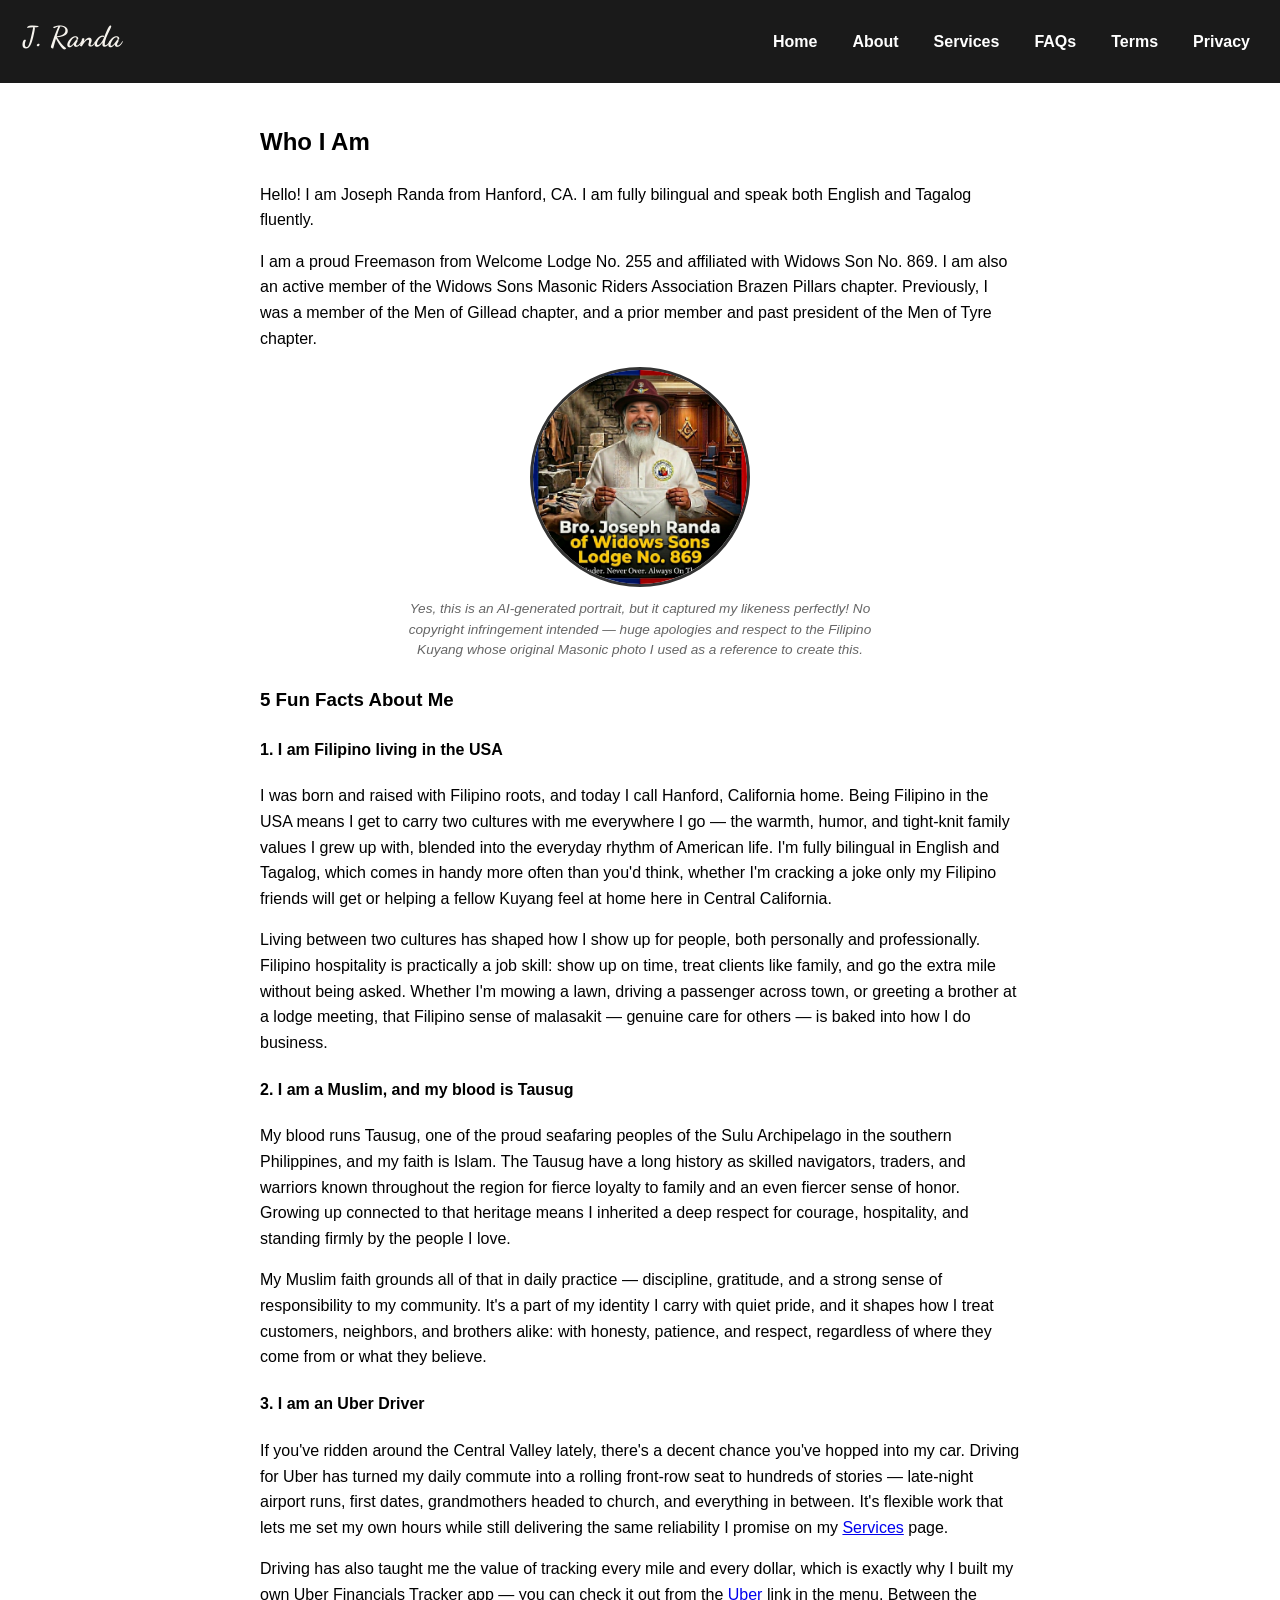
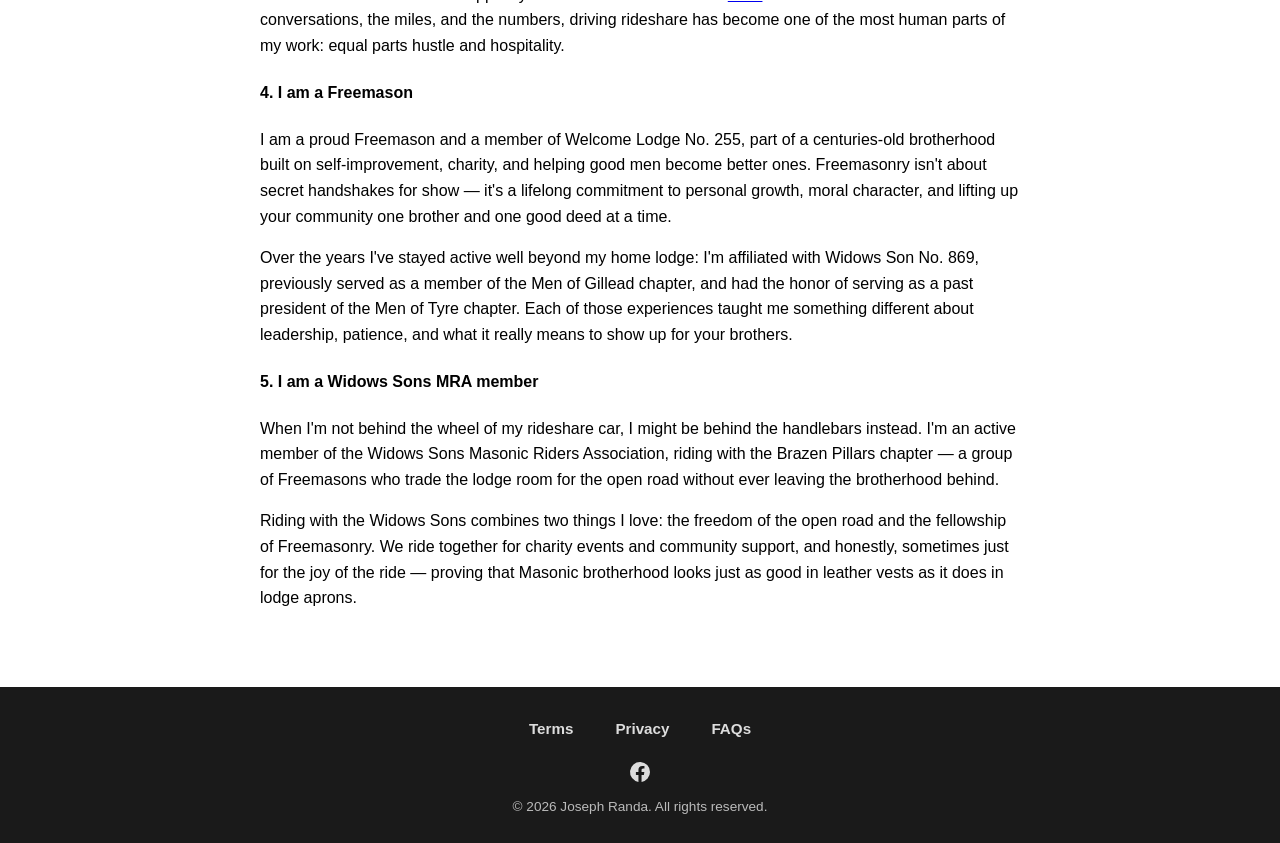
==== about.html @ 6b2de8c6 "added some files" ====
<!DOCTYPE html>
<html lang="en">
<head>
    <meta charset="UTF-8">
    <meta name="viewport" content="width=device-width, initial-scale=1.0">
    <title>J. Randa - About</title>
    <link rel="stylesheet" href="style.css">
    <link rel="preconnect" href="https://fonts.googleapis.com">
    <link rel="preconnect" href="https://fonts.gstatic.com" crossorigin>
    <link href="https://fonts.googleapis.com/css2?family=Dancing+Script:wght@700&display=swap" rel="stylesheet">
</head>
<body>
    <header>
    <h1 class="site-logo"><a href="index.html" aria-label="JoJo Randa - Home"><svg viewBox="0 0 190 56" width="150" height="44" role="img" aria-hidden="true" focusable="false"><text x="4" y="42" font-family="'Dancing Script', cursive" font-weight="700" font-size="40" fill="#f7f4ee">J. Randa</text></svg></a></h1>
    <div class="hamburger" id="hamburger" onclick="toggleMenu()">
        <div></div>
        <div></div>
        <div></div>
    </div>
    <nav id="nav-menu">
            <a href="index.html">Home</a>
            <a href="about.html">About</a>
            <!-- <a href="uber.html">Uber</a> -->
            <a href="services.html">Services</a>
            <a href="faqs.html">FAQs</a>
            <a href="terms.html">Terms</a>
            <a href="privacy.html">Privacy</a>
        </nav>
</header>

    <div class="container">
        <h2>Who I Am</h2>
        <p>Hello! I am Joseph Randa from Hanford, CA. I am fully bilingual and speak both English and Tagalog fluently.</p>
        <p>I am a proud Freemason from Welcome Lodge No. 255 and affiliated with Widows Son No. 869. I am also an active member of the Widows Sons Masonic Riders Association Brazen Pillars chapter. Previously, I was a member of the Men of Gillead chapter, and a prior member and past president of the Men of Tyre chapter.</p>

        <figure class="profile-pic">
            <img src="images/IMG_2097.png" alt="Portrait of Joseph Randa">
            <figcaption>Yes, this is an AI-generated portrait, but it captured my likeness perfectly! No copyright infringement intended &mdash; huge apologies and respect to the Filipino Kuyang whose original Masonic photo I used as a reference to create this.</figcaption>
        </figure>

        <h3>5 Fun Facts About Me</h3>

        <h4 id="fact-filipino">1. I am Filipino living in the USA</h4>
        <p>I was born and raised with Filipino roots, and today I call Hanford, California home. Being Filipino in the USA means I get to carry two cultures with me everywhere I go — the warmth, humor, and tight-knit family values I grew up with, blended into the everyday rhythm of American life. I'm fully bilingual in English and Tagalog, which comes in handy more often than you'd think, whether I'm cracking a joke only my Filipino friends will get or helping a fellow Kuyang feel at home here in Central California.</p>
        <p>Living between two cultures has shaped how I show up for people, both personally and professionally. Filipino hospitality is practically a job skill: show up on time, treat clients like family, and go the extra mile without being asked. Whether I'm mowing a lawn, driving a passenger across town, or greeting a brother at a lodge meeting, that Filipino sense of malasakit — genuine care for others — is baked into how I do business.</p>

        <h4 id="fact-tausug">2. I am a Muslim, and my blood is Tausug</h4>
        <p>My blood runs Tausug, one of the proud seafaring peoples of the Sulu Archipelago in the southern Philippines, and my faith is Islam. The Tausug have a long history as skilled navigators, traders, and warriors known throughout the region for fierce loyalty to family and an even fiercer sense of honor. Growing up connected to that heritage means I inherited a deep respect for courage, hospitality, and standing firmly by the people I love.</p>
        <p>My Muslim faith grounds all of that in daily practice — discipline, gratitude, and a strong sense of responsibility to my community. It's a part of my identity I carry with quiet pride, and it shapes how I treat customers, neighbors, and brothers alike: with honesty, patience, and respect, regardless of where they come from or what they believe.</p>

        <h4 id="fact-uber">3. I am an Uber Driver</h4>
        <p>If you've ridden around the Central Valley lately, there's a decent chance you've hopped into my car. Driving for Uber has turned my daily commute into a rolling front-row seat to hundreds of stories — late-night airport runs, first dates, grandmothers headed to church, and everything in between. It's flexible work that lets me set my own hours while still delivering the same reliability I promise on my <a href="services.html">Services</a> page.</p>
        <p>Driving has also taught me the value of tracking every mile and every dollar, which is exactly why I built my own Uber Financials Tracker app — you can check it out from the <a href="uber.html">Uber</a> link in the menu. Between the conversations, the miles, and the numbers, driving rideshare has become one of the most human parts of my work: equal parts hustle and hospitality.</p>

        <h4 id="fact-freemason">4. I am a Freemason</h4>
        <p>I am a proud Freemason and a member of Welcome Lodge No. 255, part of a centuries-old brotherhood built on self-improvement, charity, and helping good men become better ones. Freemasonry isn't about secret handshakes for show — it's a lifelong commitment to personal growth, moral character, and lifting up your community one brother and one good deed at a time.</p>
        <p>Over the years I've stayed active well beyond my home lodge: I'm affiliated with Widows Son No. 869, previously served as a member of the Men of Gillead chapter, and had the honor of serving as a past president of the Men of Tyre chapter. Each of those experiences taught me something different about leadership, patience, and what it really means to show up for your brothers.</p>

        <h4 id="fact-widowssons">5. I am a Widows Sons MRA member</h4>
        <p>When I'm not behind the wheel of my rideshare car, I might be behind the handlebars instead. I'm an active member of the Widows Sons Masonic Riders Association, riding with the Brazen Pillars chapter — a group of Freemasons who trade the lodge room for the open road without ever leaving the brotherhood behind.</p>
        <p>Riding with the Widows Sons combines two things I love: the freedom of the open road and the fellowship of Freemasonry. We ride together for charity events and community support, and honestly, sometimes just for the joy of the ride — proving that Masonic brotherhood looks just as good in leather vests as it does in lodge aprons.</p>

    </div>
    <footer>
        <nav class="footer-nav">
            <a href="terms.html">Terms</a>
            <a href="privacy.html">Privacy</a>
            <a href="faqs.html">FAQs</a>
        </nav>
        <div class="footer-social">
            <a href="https://www.facebook.com/joseph.randa357TAUSUG" target="_blank" rel="noopener noreferrer" aria-label="Facebook">
                <svg viewBox="0 0 24 24" width="24" height="24" fill="currentColor" aria-hidden="true" focusable="false"><path d="M22 12a10 10 0 1 0-11.56 9.88v-6.99H7.9V12h2.54V9.8c0-2.5 1.49-3.89 3.77-3.89 1.09 0 2.24.2 2.24.2v2.46h-1.26c-1.24 0-1.63.77-1.63 1.56V12h2.78l-.45 2.89h-2.33v6.99A10 10 0 0 0 22 12z"/></svg>
            </a>
        </div>
        <p>&copy; 2026 Joseph Randa. All rights reserved.</p>
    </footer>

    <script>
    function toggleMenu() {
        document.getElementById('hamburger').classList.toggle('open');
        document.getElementById('nav-menu').classList.toggle('open');
    }
</script>
</body>
</html>
---- style.css ----
/* General Responsive Reset */
* { 
    box-sizing: border-box; 
}
body { 
    font-family: Arial, sans-serif; 
    margin: 0; 
    padding: 0; 
    line-height: 1.6; 
}

/* Header & Logo */
header { 
    background: #1a1a1a; 
    color: #fff; 
    padding: 1rem 20px; 
    display: flex; 
    justify-content: space-between; 
    align-items: center; 
    position: relative; 
}
h1 {
    margin: 0;
    font-size: 1.5rem;
}

.site-logo a {
    display: inline-flex;
    line-height: 0;
}
.site-logo svg {
    display: block;
    height: 40px;
    width: auto;
}

/* Hamburger Menu (Mobile Default) */
.hamburger { 
    cursor: pointer; 
    display: flex; 
    flex-direction: column; 
    gap: 5px; 
    z-index: 100; 
}
.hamburger div { 
    width: 30px; 
    height: 3px; 
    background-color: white; 
    transition: all 0.3s ease; 
}

/* Dropdown Navigation (Mobile Default) */
nav { 
    position: absolute; 
    top: 100%; 
    right: 0; 
    background: #2a2a2a; 
    width: 250px; 
    max-height: 0; 
    overflow: hidden; 
    transition: max-height 0.3s ease-out; 
    display: flex; 
    flex-direction: column; 
    z-index: 99; 
    box-shadow: -2px 5px 10px rgba(0,0,0,0.5);
}
nav.open { 
    max-height: 400px; 
}
nav a { 
    color: #fff; 
    padding: 15px 20px; 
    text-decoration: none; 
    font-weight: bold; 
    border-bottom: 1px solid #444; 
}
nav a:hover { 
    background: #f00303; 
}

/* Hamburger Animation into an 'X' */
.hamburger.open div:nth-child(1) { transform: rotate(45deg) translate(5px, 6px); }
.hamburger.open div:nth-child(2) { opacity: 0; }
.hamburger.open div:nth-child(3) { transform: rotate(-45deg) translate(5px, -6px); }

/* --- DESKTOP NAVIGATION OVERRIDES --- */
@media(min-width: 768px) {
    /* Hide the hamburger icon on larger screens */
    .hamburger {
        display: none;
    }
    
    /* Change navigation to a horizontal bar in the header */
    nav {
        position: static;        /* Keep it in normal flow of the header */
        width: auto;             /* Remove the fixed 250px width */
        max-height: none;        /* Override the 0 max-height so it's always visible */
        overflow: visible;
        background: transparent; /* Remove dropdown background */
        flex-direction: row;     /* Align links horizontally */
        box-shadow: none;        /* Remove shadow */
        gap: 15px;               /* Space out the links */
    }
    
    nav a {
        padding: 5px 10px;
        border-bottom: none;     /* Remove the dividing lines */
        border-radius: 4px;      /* Slight rounding on hover */
    }
}

/* Main Content Formatting */
.container { 
    padding: 20px; 
    max-width: 800px; 
    margin: auto; 
    min-height: 60vh; 
}
footer { 
    background: #1a1a1a; 
    color: #fff; 
    text-align: center; 
    padding: 25px 15px; 
    margin-top: 40px; 
}

/* Footer menu + social icons */
.footer-nav {
    display: flex;
    justify-content: center;
    flex-wrap: wrap;
    gap: 8px 22px;
    margin-bottom: 14px;
}
.footer-nav a {
    color: #ddd;
    text-decoration: none;
    font-size: 0.95em;
}
.footer-nav a:hover,
.footer-nav a:focus {
    color: #fff;
    text-decoration: underline;
}
.footer-social {
    display: flex;
    justify-content: center;
    gap: 16px;
    margin-bottom: 12px;
}
.footer-social a {
    color: #ddd;
    display: inline-flex;
    transition: color 0.2s ease;
}
.footer-social a:hover,
.footer-social a:focus {
    color: #1877f2;
}
footer p {
    margin: 0;
    font-size: 0.85em;
    color: #bbb;
}

/* Responsive Form (Home Page) */
input, textarea { 
    width: 100%; 
    padding: 10px; 
    margin-top: 5px; 
    margin-bottom: 15px; 
    border: 1px solid #ccc; 
    border-radius: 4px;
}
button { 
    background: #333; 
    color: white; 
    border: none; 
    padding: 10px 20px; 
    cursor: pointer; 
    width: 100%; 
    font-size: 1rem;
}
button:hover { 
    background: #f00303; 
}

/* Profile Picture (About Page) */
.profile-pic {
    display: flex;
    flex-direction: column;
    align-items: center;
    margin: 15px 0 25px;
}
.profile-pic img {
    max-width: 220px;
    width: 100%;
    height: auto;
    border-radius: 50%;
    border: 3px solid #333;
}
.profile-pic figcaption {
    max-width: 480px;
    margin-top: 12px;
    font-size: 0.85em;
    font-style: italic;
    line-height: 1.5;
    text-align: center;
    color: #666;
}

/* 5 Fun Facts About Me (Home Page) */
.fun-facts {
    list-style: none;
    padding: 0;
    margin: 15px 0 25px;
    display: flex;
    flex-direction: column;
    gap: 10px;
}
.fun-facts li a {
    display: block;
    background: #f4f4f4;
    color: #1a1a1a;
    text-decoration: none;
    font-weight: bold;
    padding: 12px 16px;
    border-radius: 5px;
    border-left: 4px solid #333;
    transition: background 0.2s ease;
}
.fun-facts li a:hover {
    background: #e3f2fd;
    border-left-color: #1976d2;
}

/* Service List, Payment Info, and FAQs */
.service-list { 
    background: #f9f9f9; 
    padding: 20px; 
    border-radius: 5px; 
}
.payment-info { 
    background: #e3f2fd; 
    padding: 15px; 
    border-left: 4px solid #1976d2; 
    margin-top: 20px; 
}
.faq { 
    margin-bottom: 20px; 
}

/* Media Queries for Larger Screens */
@media(min-width: 600px) {
    button { 
        width: auto; 
    }
}

/* Floating Background Image */
.floating-bg {
    position: fixed;
    bottom: 0;
    right: 5%;         /* Keeps the image anchored to the bottom right */
    height: 85vh;      /* Scales the image height based on screen size */
    width: auto;
    z-index: -1;       /* Puts the image strictly behind all text and containers */
    opacity: 0.15;     /* Makes it transparent so you can read the text over it */
    pointer-events: none; /* Prevents the image from blocking clicks on links/forms */
}

/* Mobile Responsiveness for the Background */
@media(max-width: 600px) {
    .floating-bg {
        height: 60vh;  /* Shrinks the image on mobile */
        right: -10%;   /* Shifts it slightly off-screen to give text more room */
        opacity: 0.1;  /* Lowers opacity slightly more on small screens */
    }
}
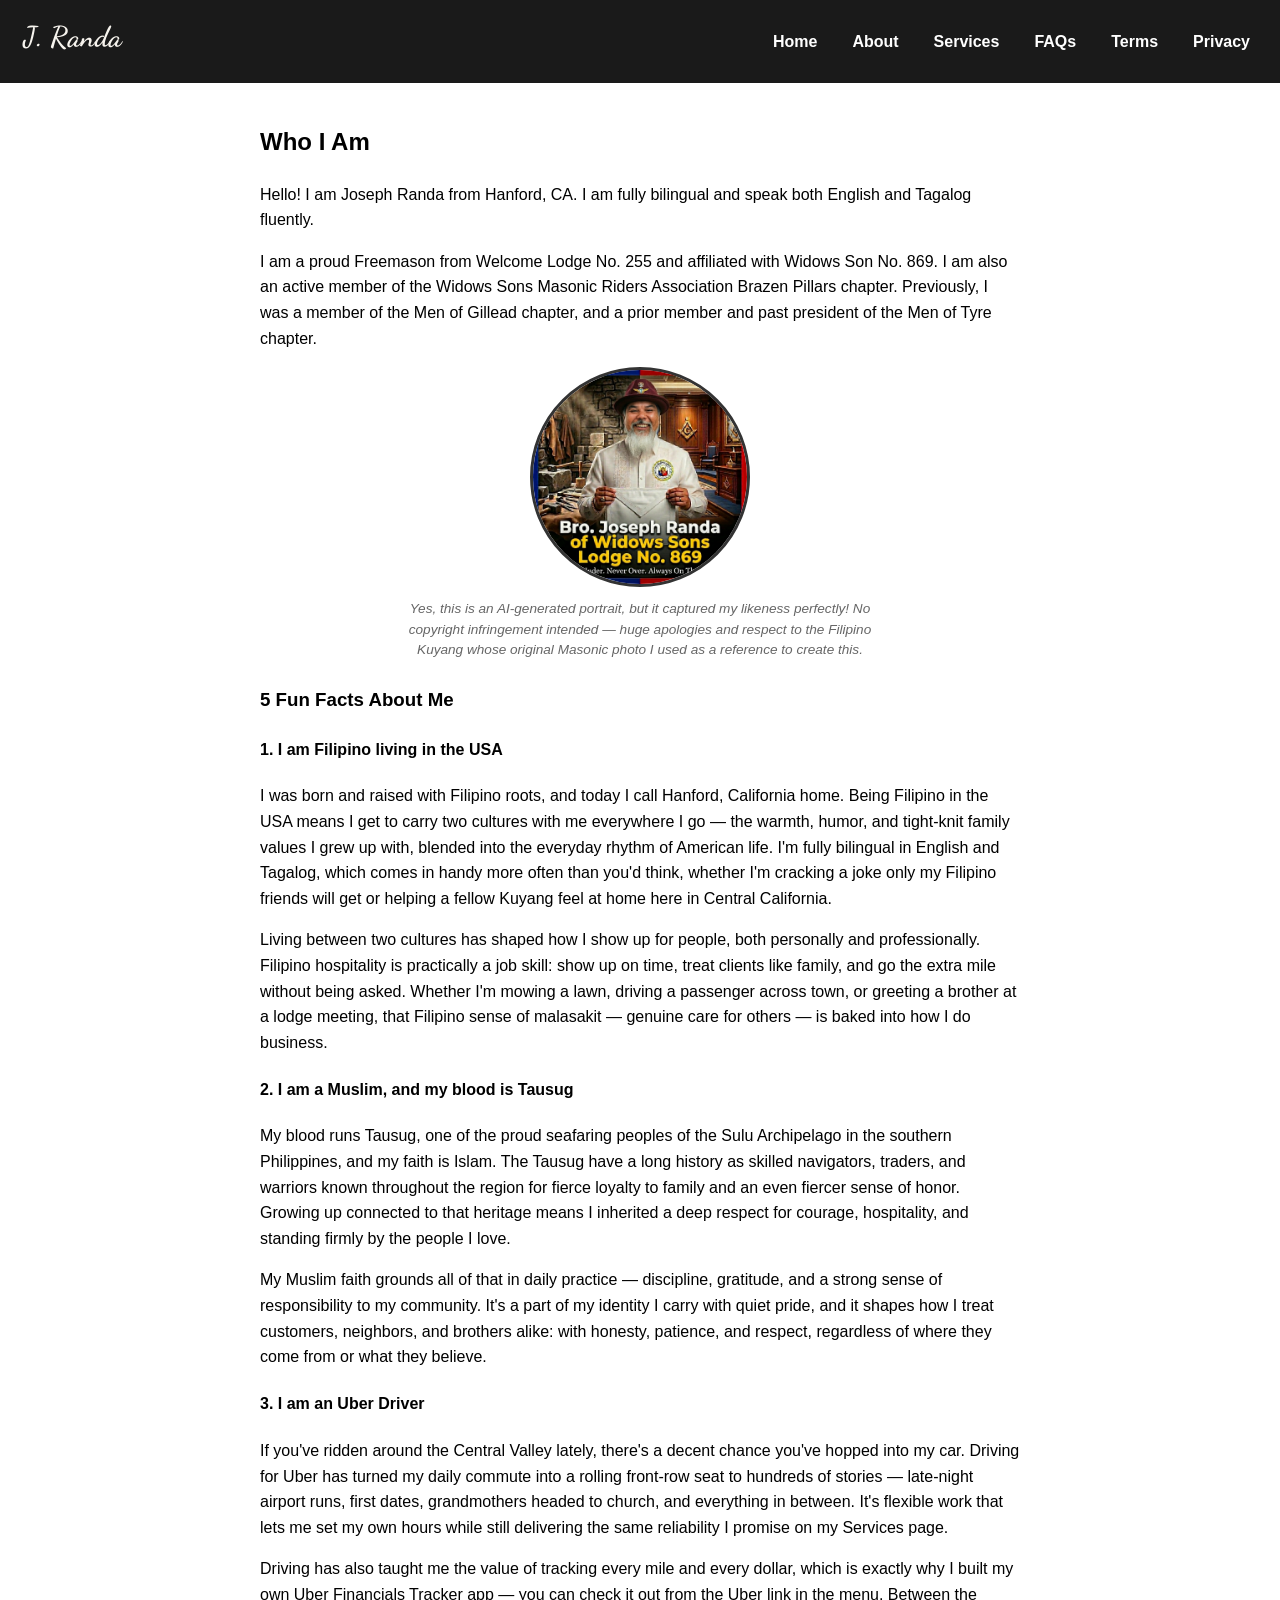
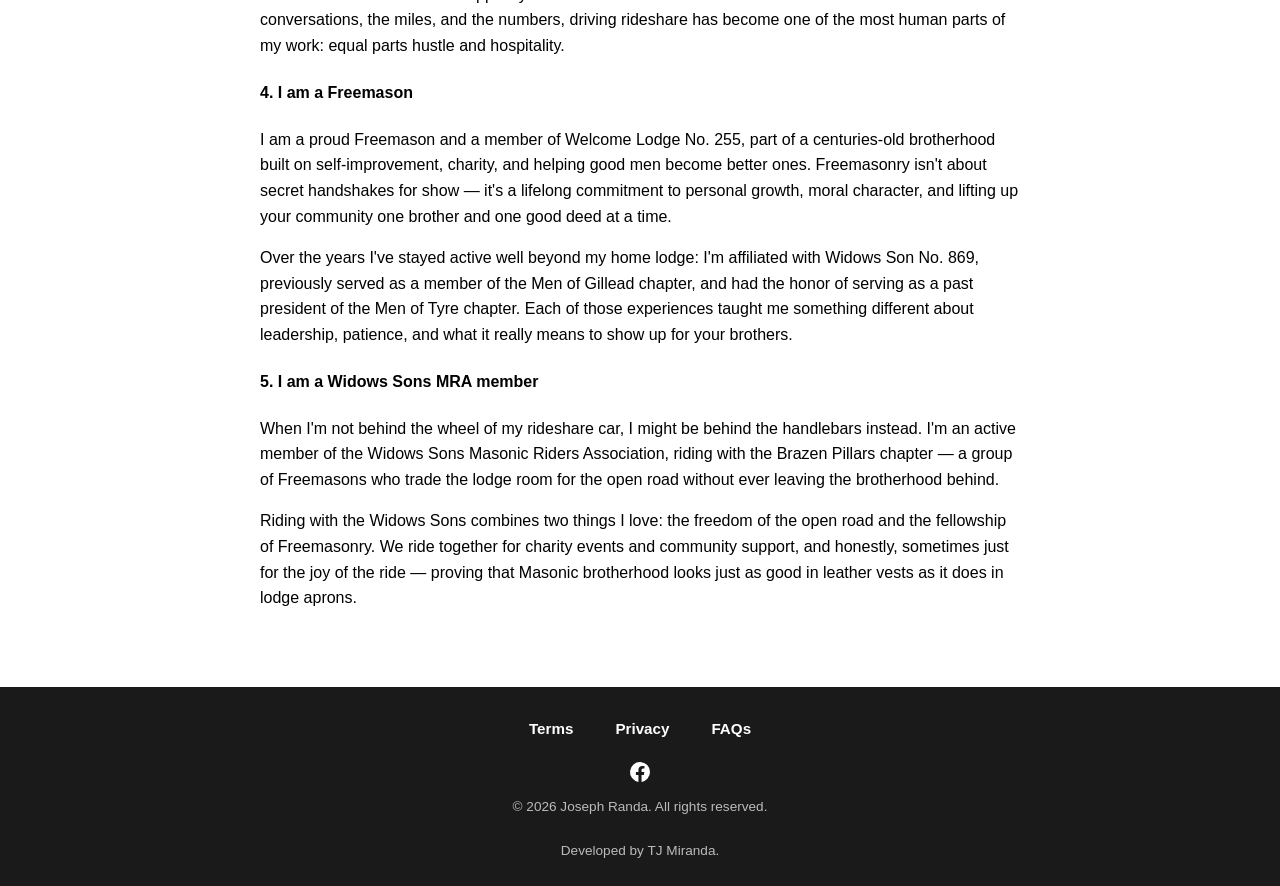
==== commit 6de54a11: "edited files, changes made to css like removing the text decorations etc.. or adding global link sty" ====
--- a/about.html
+++ b/about.html
@@ -10,7 +10,7 @@
     <link href="https://fonts.googleapis.com/css2?family=Dancing+Script:wght@700&display=swap" rel="stylesheet">
 </head>
 <body>
-    <header>
+    <header><!-- This is where i put the text logo -->
     <h1 class="site-logo"><a href="index.html" aria-label="JoJo Randa - Home"><svg viewBox="0 0 190 56" width="150" height="44" role="img" aria-hidden="true" focusable="false"><text x="4" y="42" font-family="'Dancing Script', cursive" font-weight="700" font-size="40" fill="#f7f4ee">J. Randa</text></svg></a></h1>
     <div class="hamburger" id="hamburger" onclick="toggleMenu()">
         <div></div>
@@ -20,12 +20,11 @@
     <nav id="nav-menu">
             <a href="index.html">Home</a>
             <a href="about.html">About</a>
-            <!-- <a href="uber.html">Uber</a> -->
             <a href="services.html">Services</a>
             <a href="faqs.html">FAQs</a>
             <a href="terms.html">Terms</a>
             <a href="privacy.html">Privacy</a>
-        </nav>
+    </nav>
 </header>
 
     <div class="container">
@@ -61,18 +60,18 @@
         <p>Riding with the Widows Sons combines two things I love: the freedom of the open road and the fellowship of Freemasonry. We ride together for charity events and community support, and honestly, sometimes just for the joy of the ride — proving that Masonic brotherhood looks just as good in leather vests as it does in lodge aprons.</p>
 
     </div>
-    <footer>
+    <footer> <!-- Footer Menyu -->
         <nav class="footer-nav">
             <a href="terms.html">Terms</a>
             <a href="privacy.html">Privacy</a>
             <a href="faqs.html">FAQs</a>
         </nav>
-        <div class="footer-social">
+        <div class="footer-social"> <!-- Fishbook ni Tausug -->
             <a href="https://www.facebook.com/joseph.randa357TAUSUG" target="_blank" rel="noopener noreferrer" aria-label="Facebook">
                 <svg viewBox="0 0 24 24" width="24" height="24" fill="currentColor" aria-hidden="true" focusable="false"><path d="M22 12a10 10 0 1 0-11.56 9.88v-6.99H7.9V12h2.54V9.8c0-2.5 1.49-3.89 3.77-3.89 1.09 0 2.24.2 2.24.2v2.46h-1.26c-1.24 0-1.63.77-1.63 1.56V12h2.78l-.45 2.89h-2.33v6.99A10 10 0 0 0 22 12z"/></svg>
             </a>
         </div>
-        <p>&copy; 2026 Joseph Randa. All rights reserved.</p>
+        <p>&copy; 2026 Joseph Randa. All rights reserved. <br><br><b></b>Developed by <a href="https://tjmiranda.com" target="_blank" rel="noopener noreferrer">TJ Miranda.</a></b></p>
     </footer>
 
     <script>
--- a/style.css
+++ b/style.css
@@ -7,6 +7,12 @@
     margin: 0; 
     padding: 0; 
     line-height: 1.6; 
+}
+
+/* Global Link Styling */
+a {
+    text-decoration: none;
+    color: inherit; /* Automatically makes links match their parent container's text color */
 }
 
 /* Header & Logo */
@@ -68,9 +74,7 @@
     max-height: 400px; 
 }
 nav a { 
-    color: #fff; 
     padding: 15px 20px; 
-    text-decoration: none; 
     font-weight: bold; 
     border-bottom: 1px solid #444; 
 }
@@ -133,14 +137,12 @@
     margin-bottom: 14px;
 }
 .footer-nav a {
-    color: #ddd;
-    text-decoration: none;
     font-size: 0.95em;
 }
 .footer-nav a:hover,
 .footer-nav a:focus {
-    color: #fff;
-    text-decoration: underline;
+    /* Optional: add an effect on hover since underlines are gone */
+    opacity: 0.8; 
 }
 .footer-social {
     display: flex;
@@ -149,7 +151,6 @@
     margin-bottom: 12px;
 }
 .footer-social a {
-    color: #ddd;
     display: inline-flex;
     transition: color 0.2s ease;
 }
@@ -221,8 +222,6 @@
 .fun-facts li a {
     display: block;
     background: #f4f4f4;
-    color: #1a1a1a;
-    text-decoration: none;
     font-weight: bold;
     padding: 12px 16px;
     border-radius: 5px;
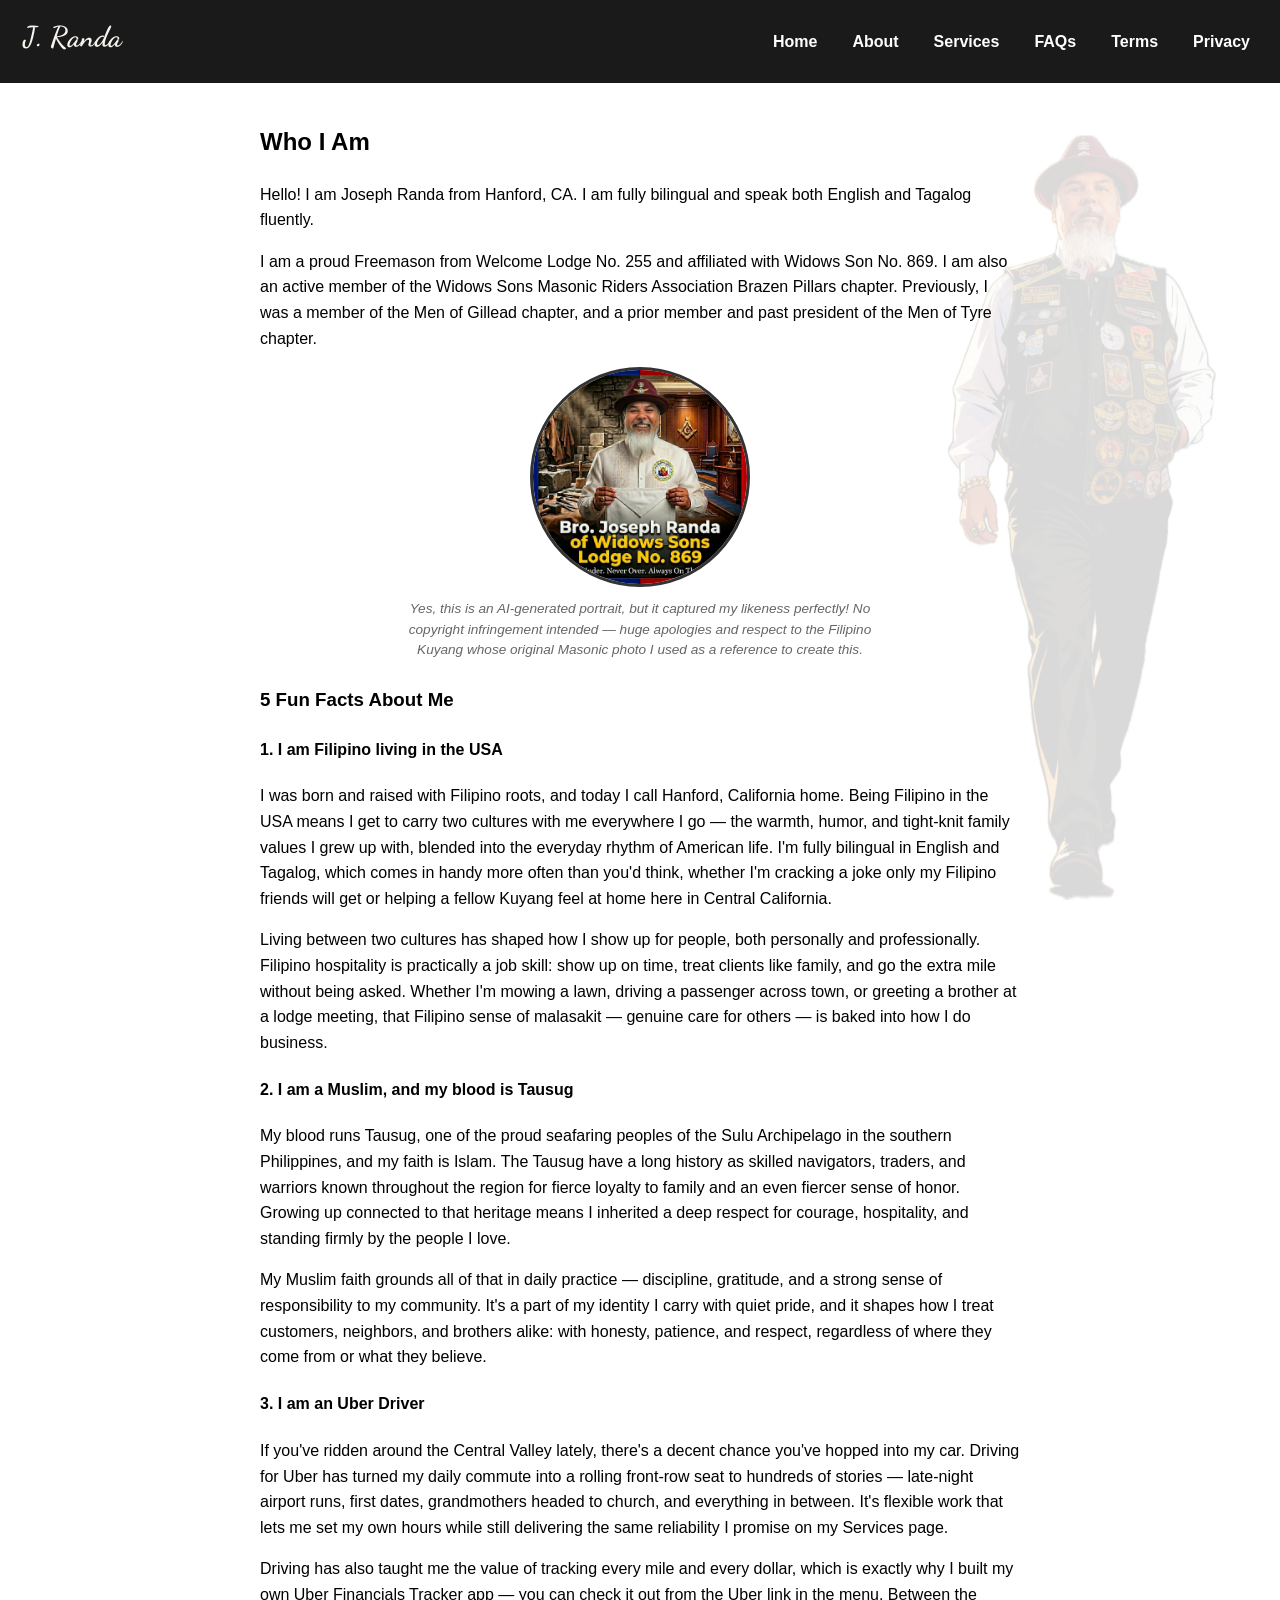
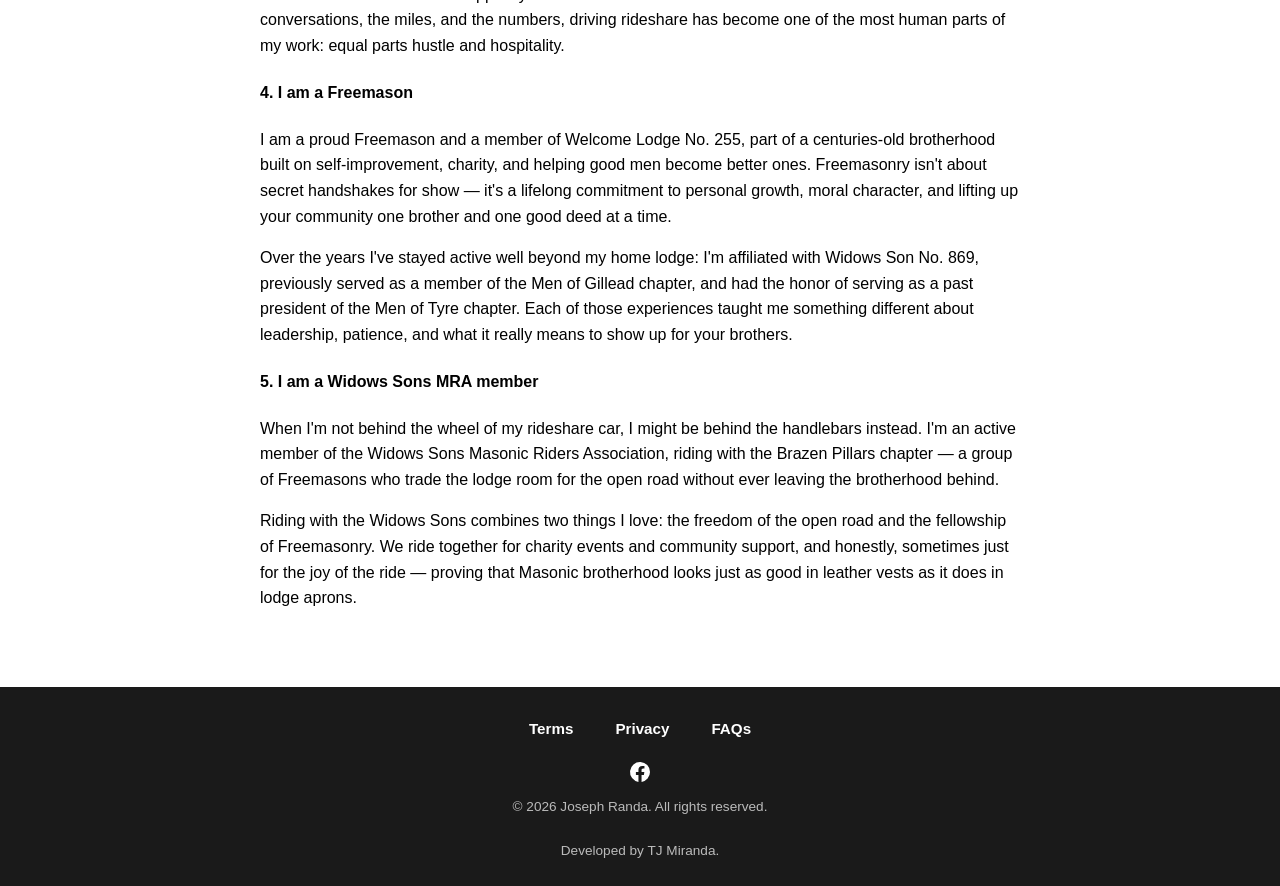
==== commit 8285be6d: "made sure all pages have the same headers and other content by copy/pasting the top portion of index" ====
--- a/about.html
+++ b/about.html
@@ -3,21 +3,31 @@
 <head>
     <meta charset="UTF-8">
     <meta name="viewport" content="width=device-width, initial-scale=1.0">
-    <title>J. Randa - About</title>
+    <title>J. Randa - Home</title>
     <link rel="stylesheet" href="style.css">
     <link rel="preconnect" href="https://fonts.googleapis.com">
     <link rel="preconnect" href="https://fonts.gstatic.com" crossorigin>
     <link href="https://fonts.googleapis.com/css2?family=Dancing+Script:wght@700&display=swap" rel="stylesheet">
 </head>
 <body>
-    <header><!-- This is where i put the text logo -->
-    <h1 class="site-logo"><a href="index.html" aria-label="JoJo Randa - Home"><svg viewBox="0 0 190 56" width="150" height="44" role="img" aria-hidden="true" focusable="false"><text x="4" y="42" font-family="'Dancing Script', cursive" font-weight="700" font-size="40" fill="#f7f4ee">J. Randa</text></svg></a></h1>
-    <div class="hamburger" id="hamburger" onclick="toggleMenu()">
-        <div></div>
-        <div></div>
-        <div></div>
-    </div>
-    <nav id="nav-menu">
+    <!-- Floating Background Image -->
+    <!-- CRITICAL: Make sure the file in GitHub is named EXACTLY IMG_4320.PNG -->
+    <img src="images/IMG_4320.png" alt="JoJo Randa Background" class="floating-bg">
+
+
+    <!-- HEADER (Closes before the main content) -->
+    <header>
+        <h1 class="site-logo"><a href="index.html" aria-label="JoJo Randa - Home"><svg viewBox="0 0 190 56" width="150" height="44" role="img" aria-hidden="true" focusable="false"><text x="4" y="42" font-family="'Dancing Script', cursive" font-weight="700" font-size="40" fill="#f7f4ee">J. Randa</text></svg></a></h1>
+        
+        <!-- Hamburger Icon -->
+        <div class="hamburger" id="hamburger" onclick="toggleMenu()">
+            <div></div>
+            <div></div>
+            <div></div>
+        </div>
+        
+        <!-- Navigation Links -->
+        <nav id="nav-menu">
             <a href="index.html">Home</a>
             <a href="about.html">About</a>
             <a href="services.html">Services</a>
@@ -25,7 +35,7 @@
             <a href="terms.html">Terms</a>
             <a href="privacy.html">Privacy</a>
     </nav>
-</header>
+    </header>
 
     <div class="container">
         <h2>Who I Am</h2>
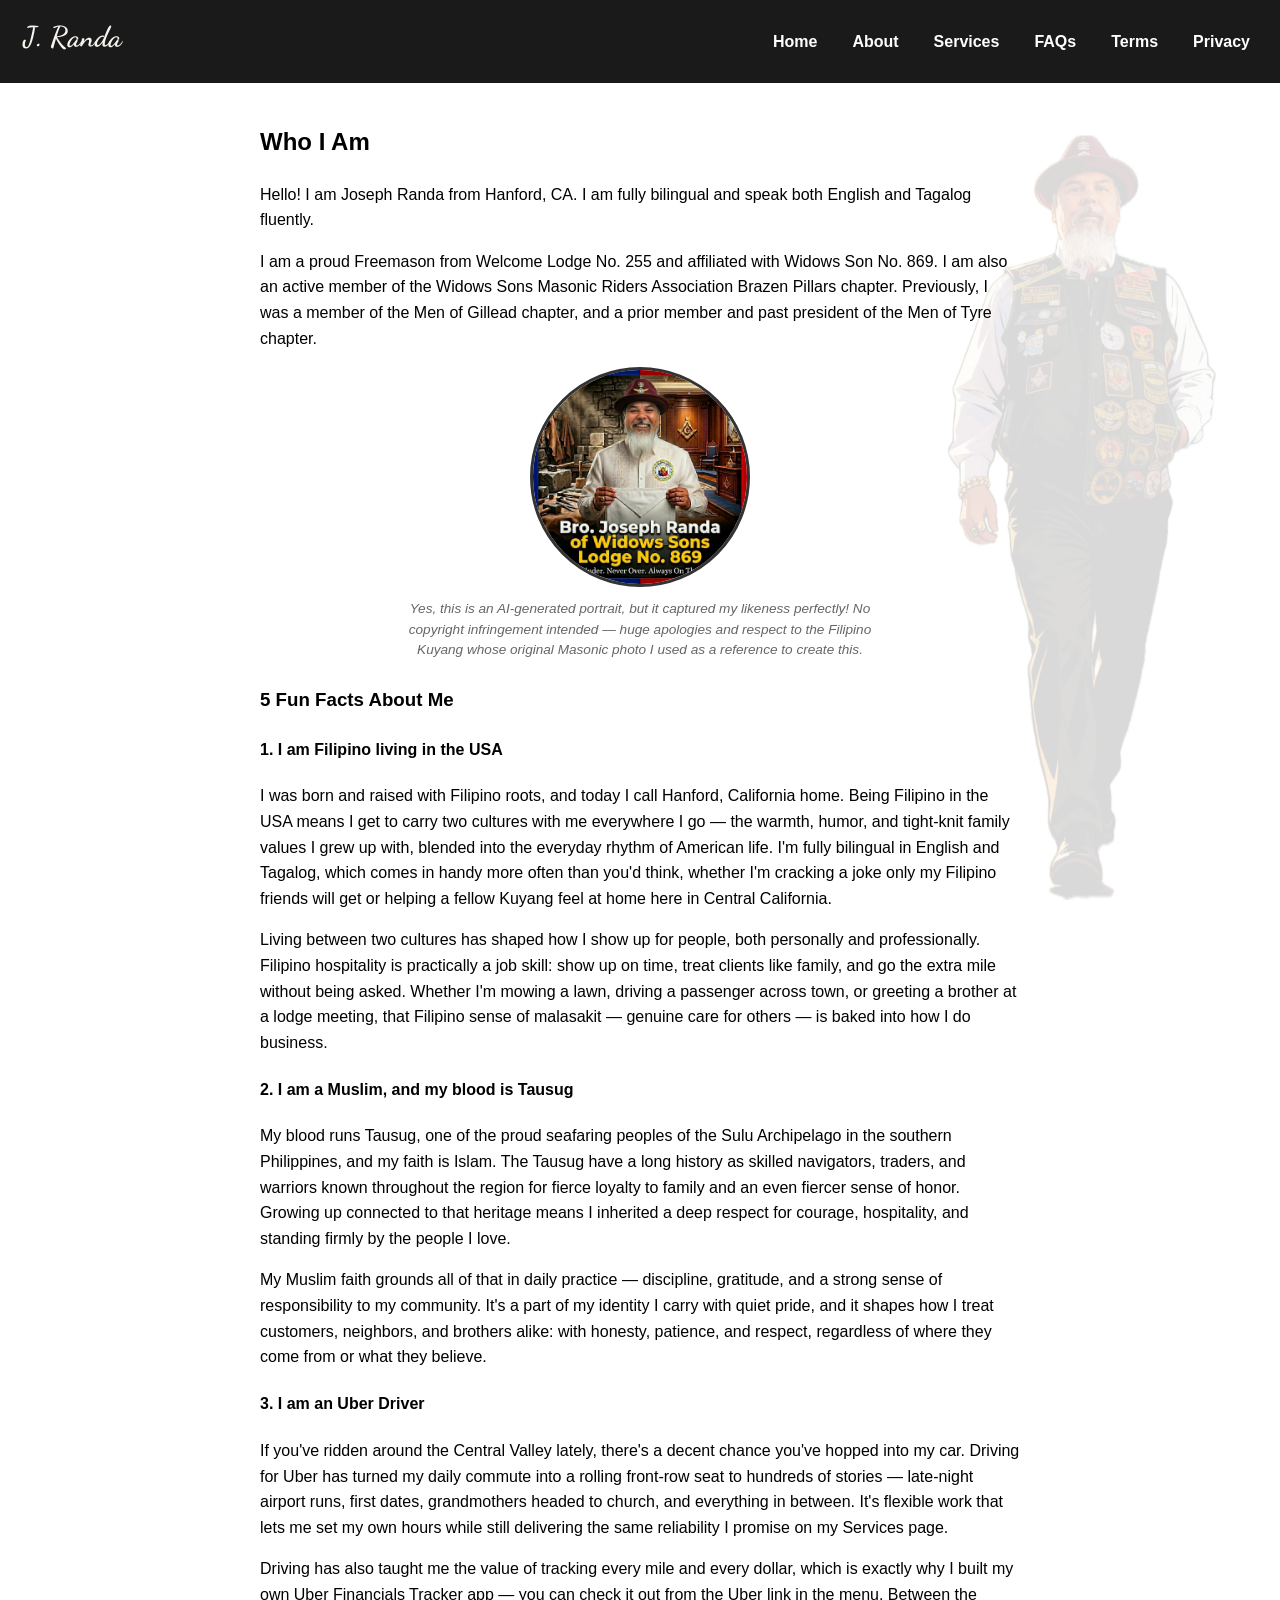
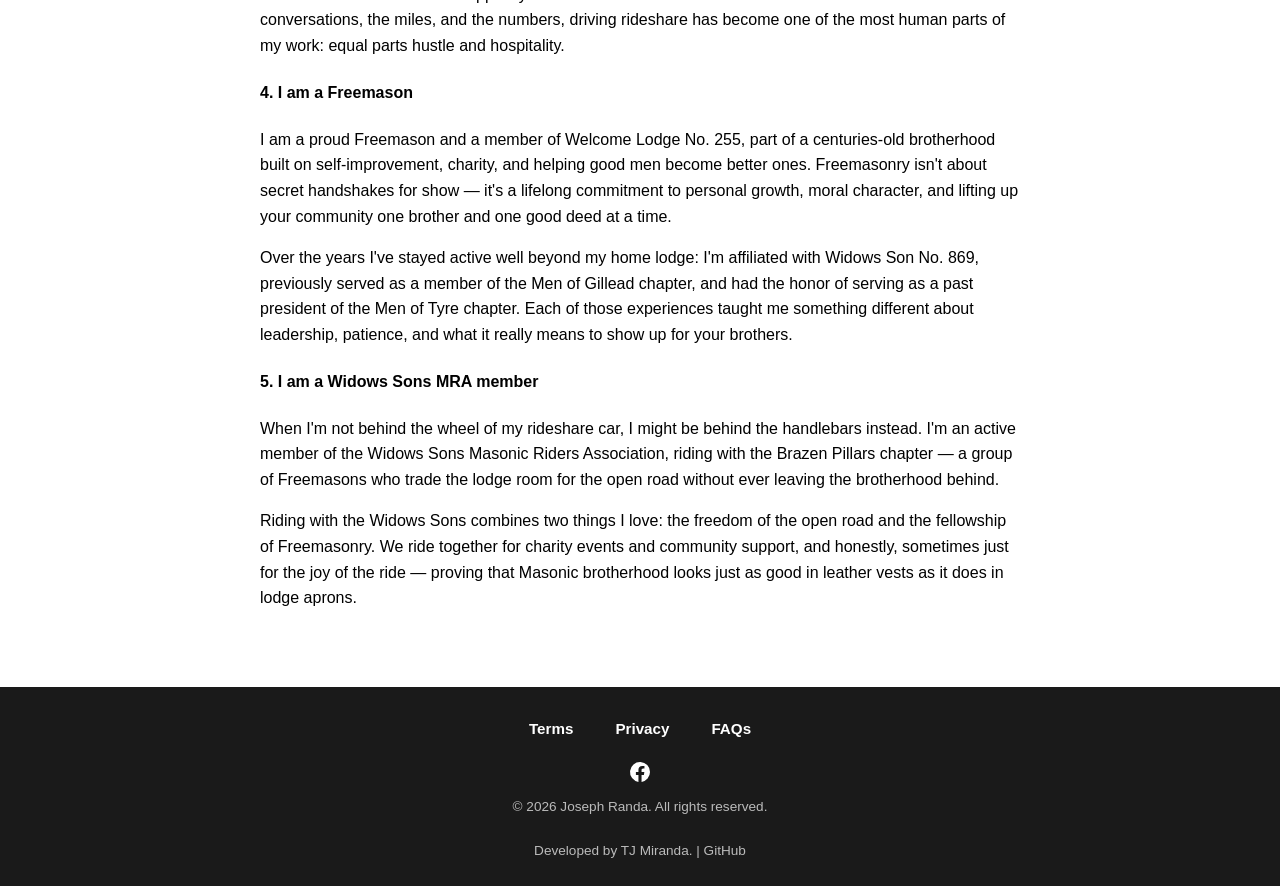
==== commit 34d688cb: "made sure all files are organized including the footer, added my github profile link" ====
--- a/about.html
+++ b/about.html
@@ -81,9 +81,10 @@
                 <svg viewBox="0 0 24 24" width="24" height="24" fill="currentColor" aria-hidden="true" focusable="false"><path d="M22 12a10 10 0 1 0-11.56 9.88v-6.99H7.9V12h2.54V9.8c0-2.5 1.49-3.89 3.77-3.89 1.09 0 2.24.2 2.24.2v2.46h-1.26c-1.24 0-1.63.77-1.63 1.56V12h2.78l-.45 2.89h-2.33v6.99A10 10 0 0 0 22 12z"/></svg>
             </a>
         </div>
-        <p>&copy; 2026 Joseph Randa. All rights reserved. <br><br><b></b>Developed by <a href="https://tjmiranda.com" target="_blank" rel="noopener noreferrer">TJ Miranda.</a></b></p>
+        <p>&copy; 2026 Joseph Randa. All rights reserved. <br><br><b></b>Developed 
+            by <a href="https://tjmiranda.com" target="_blank" rel="noopener noreferrer">TJ Miranda.</a>
+        </b> | <a href="https://github.com/tjmiranda-student-0257381" target="_blank" rel="noopener noreferrer">GitHub</a></p>
     </footer>
-
     <script>
     function toggleMenu() {
         document.getElementById('hamburger').classList.toggle('open');
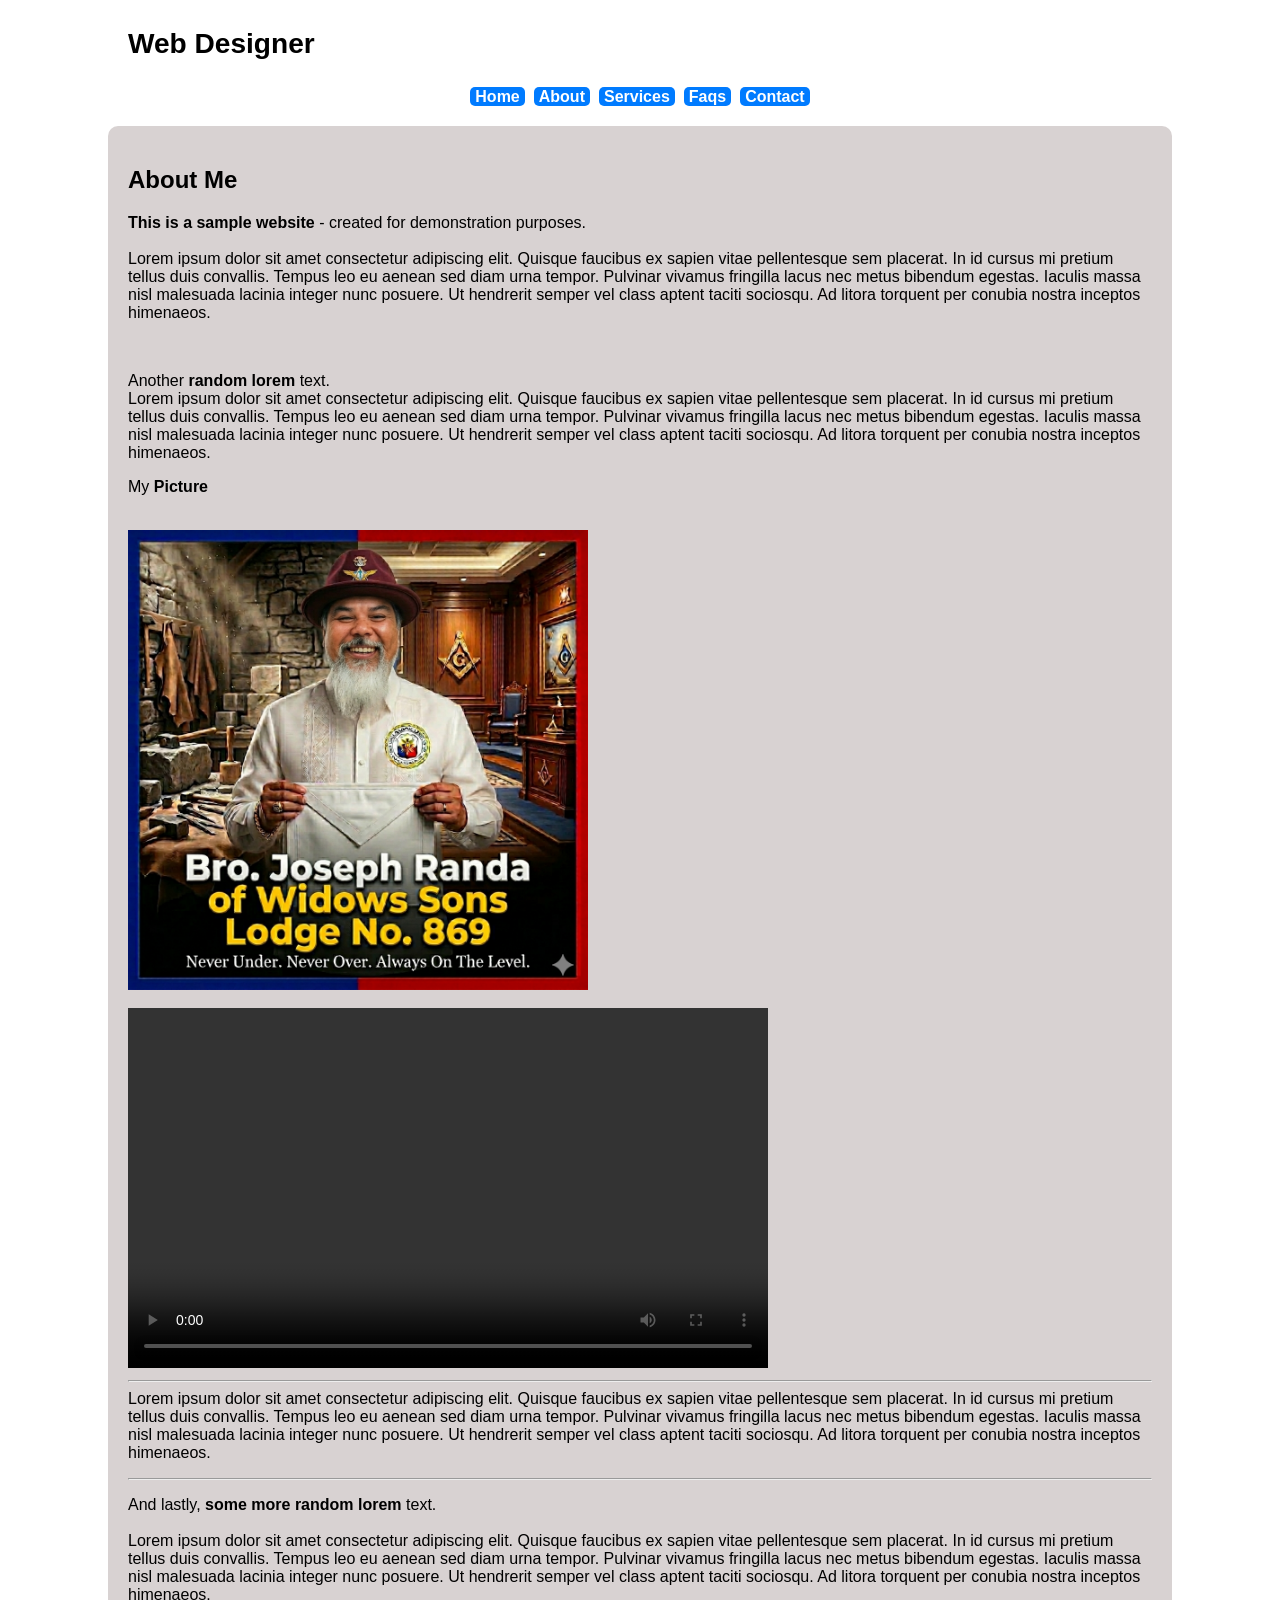
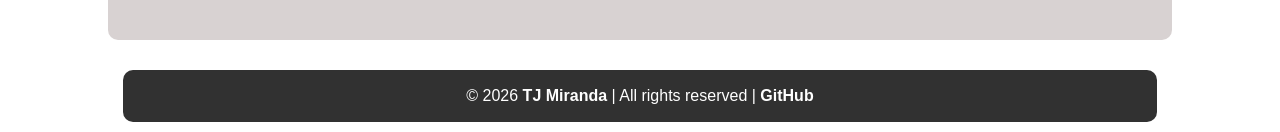
==== commit a104ebd5: "finished. removed js" ====
--- a/about.html
+++ b/about.html
@@ -1,95 +1,69 @@
+
 <!DOCTYPE html>
 <html lang="en">
 <head>
     <meta charset="UTF-8">
+    <link rel="stylesheet" href="main.css">
     <meta name="viewport" content="width=device-width, initial-scale=1.0">
-    <title>J. Randa - Home</title>
-    <link rel="stylesheet" href="style.css">
-    <link rel="preconnect" href="https://fonts.googleapis.com">
-    <link rel="preconnect" href="https://fonts.gstatic.com" crossorigin>
-    <link href="https://fonts.googleapis.com/css2?family=Dancing+Script:wght@700&display=swap" rel="stylesheet">
+    <title>Web Designer - About</title>
 </head>
 <body>
-    <!-- Floating Background Image -->
-    <!-- CRITICAL: Make sure the file in GitHub is named EXACTLY IMG_4320.PNG -->
-    <img src="images/IMG_4320.png" alt="JoJo Randa Background" class="floating-bg">
-
-
-    <!-- HEADER (Closes before the main content) -->
     <header>
-        <h1 class="site-logo"><a href="index.html" aria-label="JoJo Randa - Home"><svg viewBox="0 0 190 56" width="150" height="44" role="img" aria-hidden="true" focusable="false"><text x="4" y="42" font-family="'Dancing Script', cursive" font-weight="700" font-size="40" fill="#f7f4ee">J. Randa</text></svg></a></h1>
-        
-        <!-- Hamburger Icon -->
-        <div class="hamburger" id="hamburger" onclick="toggleMenu()">
-            <div></div>
-            <div></div>
-            <div></div>
-        </div>
-        
-        <!-- Navigation Links -->
-        <nav id="nav-menu">
-            <a href="index.html">Home</a>
-            <a href="about.html">About</a>
-            <a href="services.html">Services</a>
-            <a href="faqs.html">FAQs</a>
-            <a href="terms.html">Terms</a>
-            <a href="privacy.html">Privacy</a>
+    <Div class="logo">
+            <a href="index.html" target="_self"><h3>Web Designer</h3></a>    
+    </Div>   
+        <ul class="nav-links">
+            <li><a href="index.html">Home</a></li>
+            <li><a href="about.html">About</a></li>
+            <li><a href="services.html">Services</a></li>
+            <li><a href="faqs.html">Faqs</a></li>
+            <li><a href="contact.html">Contact</a></li>
+        </ul>
     </nav>
     </header>
-
-    <div class="container">
-        <h2>Who I Am</h2>
-        <p>Hello! I am Joseph Randa from Hanford, CA. I am fully bilingual and speak both English and Tagalog fluently.</p>
-        <p>I am a proud Freemason from Welcome Lodge No. 255 and affiliated with Widows Son No. 869. I am also an active member of the Widows Sons Masonic Riders Association Brazen Pillars chapter. Previously, I was a member of the Men of Gillead chapter, and a prior member and past president of the Men of Tyre chapter.</p>
-
-        <figure class="profile-pic">
-            <img src="images/IMG_2097.png" alt="Portrait of Joseph Randa">
-            <figcaption>Yes, this is an AI-generated portrait, but it captured my likeness perfectly! No copyright infringement intended &mdash; huge apologies and respect to the Filipino Kuyang whose original Masonic photo I used as a reference to create this.</figcaption>
-        </figure>
-
-        <h3>5 Fun Facts About Me</h3>
-
-        <h4 id="fact-filipino">1. I am Filipino living in the USA</h4>
-        <p>I was born and raised with Filipino roots, and today I call Hanford, California home. Being Filipino in the USA means I get to carry two cultures with me everywhere I go — the warmth, humor, and tight-knit family values I grew up with, blended into the everyday rhythm of American life. I'm fully bilingual in English and Tagalog, which comes in handy more often than you'd think, whether I'm cracking a joke only my Filipino friends will get or helping a fellow Kuyang feel at home here in Central California.</p>
-        <p>Living between two cultures has shaped how I show up for people, both personally and professionally. Filipino hospitality is practically a job skill: show up on time, treat clients like family, and go the extra mile without being asked. Whether I'm mowing a lawn, driving a passenger across town, or greeting a brother at a lodge meeting, that Filipino sense of malasakit — genuine care for others — is baked into how I do business.</p>
-
-        <h4 id="fact-tausug">2. I am a Muslim, and my blood is Tausug</h4>
-        <p>My blood runs Tausug, one of the proud seafaring peoples of the Sulu Archipelago in the southern Philippines, and my faith is Islam. The Tausug have a long history as skilled navigators, traders, and warriors known throughout the region for fierce loyalty to family and an even fiercer sense of honor. Growing up connected to that heritage means I inherited a deep respect for courage, hospitality, and standing firmly by the people I love.</p>
-        <p>My Muslim faith grounds all of that in daily practice — discipline, gratitude, and a strong sense of responsibility to my community. It's a part of my identity I carry with quiet pride, and it shapes how I treat customers, neighbors, and brothers alike: with honesty, patience, and respect, regardless of where they come from or what they believe.</p>
-
-        <h4 id="fact-uber">3. I am an Uber Driver</h4>
-        <p>If you've ridden around the Central Valley lately, there's a decent chance you've hopped into my car. Driving for Uber has turned my daily commute into a rolling front-row seat to hundreds of stories — late-night airport runs, first dates, grandmothers headed to church, and everything in between. It's flexible work that lets me set my own hours while still delivering the same reliability I promise on my <a href="services.html">Services</a> page.</p>
-        <p>Driving has also taught me the value of tracking every mile and every dollar, which is exactly why I built my own Uber Financials Tracker app — you can check it out from the <a href="uber.html">Uber</a> link in the menu. Between the conversations, the miles, and the numbers, driving rideshare has become one of the most human parts of my work: equal parts hustle and hospitality.</p>
-
-        <h4 id="fact-freemason">4. I am a Freemason</h4>
-        <p>I am a proud Freemason and a member of Welcome Lodge No. 255, part of a centuries-old brotherhood built on self-improvement, charity, and helping good men become better ones. Freemasonry isn't about secret handshakes for show — it's a lifelong commitment to personal growth, moral character, and lifting up your community one brother and one good deed at a time.</p>
-        <p>Over the years I've stayed active well beyond my home lodge: I'm affiliated with Widows Son No. 869, previously served as a member of the Men of Gillead chapter, and had the honor of serving as a past president of the Men of Tyre chapter. Each of those experiences taught me something different about leadership, patience, and what it really means to show up for your brothers.</p>
-
-        <h4 id="fact-widowssons">5. I am a Widows Sons MRA member</h4>
-        <p>When I'm not behind the wheel of my rideshare car, I might be behind the handlebars instead. I'm an active member of the Widows Sons Masonic Riders Association, riding with the Brazen Pillars chapter — a group of Freemasons who trade the lodge room for the open road without ever leaving the brotherhood behind.</p>
-        <p>Riding with the Widows Sons combines two things I love: the freedom of the open road and the fellowship of Freemasonry. We ride together for charity events and community support, and honestly, sometimes just for the joy of the ride — proving that Masonic brotherhood looks just as good in leather vests as it does in lodge aprons.</p>
-
-    </div>
-    <footer> <!-- Footer Menyu -->
-        <nav class="footer-nav">
-            <a href="terms.html">Terms</a>
-            <a href="privacy.html">Privacy</a>
-            <a href="faqs.html">FAQs</a>
-        </nav>
-        <div class="footer-social"> <!-- Fishbook ni Tausug -->
-            <a href="https://www.facebook.com/joseph.randa357TAUSUG" target="_blank" rel="noopener noreferrer" aria-label="Facebook">
-                <svg viewBox="0 0 24 24" width="24" height="24" fill="currentColor" aria-hidden="true" focusable="false"><path d="M22 12a10 10 0 1 0-11.56 9.88v-6.99H7.9V12h2.54V9.8c0-2.5 1.49-3.89 3.77-3.89 1.09 0 2.24.2 2.24.2v2.46h-1.26c-1.24 0-1.63.77-1.63 1.56V12h2.78l-.45 2.89h-2.33v6.99A10 10 0 0 0 22 12z"/></svg>
-            </a>
+    <main class="main-content">
+        <h2>About Me</h2>
+        <p><b>This is a sample website</b> - created for demonstration purposes.<br><br>
+        Lorem ipsum dolor sit amet consectetur adipiscing elit. Quisque faucibus ex 
+        sapien vitae pellentesque sem placerat. In id cursus mi pretium tellus duis 
+        convallis. Tempus leo eu aenean sed diam urna tempor. Pulvinar vivamus fringilla 
+        lacus nec metus bibendum egestas. Iaculis massa nisl malesuada lacinia integer
+         nunc posuere. Ut hendrerit semper vel class aptent taciti sociosqu. Ad litora 
+         torquent per conubia nostra inceptos himenaeos.</p><br>
+          <p>Another <b>random lorem </b>text.<br>
+        Lorem ipsum dolor sit amet consectetur adipiscing elit. Quisque faucibus ex 
+        sapien vitae pellentesque sem placerat. In id cursus mi pretium tellus duis 
+        convallis. Tempus leo eu aenean sed diam urna tempor. Pulvinar vivamus fringilla 
+        lacus nec metus bibendum egestas. Iaculis massa nisl malesuada lacinia integer
+         nunc posuere. Ut hendrerit semper vel class aptent taciti sociosqu. Ad litora 
+         torquent per conubia nostra inceptos himenaeos.</p>
+         <p>My<b> Picture </b><br><Br>
+            <div class="portrait">
+            <img src="images/IMG_2097.png" alt="Illustrated portrait of TJ Miranda in a black suit" width="651" height="1152" />
+            </div><br>
+            <video controls width="640" height="360">
+                <source src="media/samplevid.MP4" type="video/mp4">
+                <source src="media/samplevid.webm" type="video/webm"> <!-- Optional fallback -->
+                    Your browser does not support the video tag.
+            </video><br><hr>
+        Lorem ipsum dolor sit amet consectetur adipiscing elit. Quisque faucibus ex 
+        sapien vitae pellentesque sem placerat. In id cursus mi pretium tellus duis 
+        convallis. Tempus leo eu aenean sed diam urna tempor. Pulvinar vivamus fringilla 
+        lacus nec metus bibendum egestas. Iaculis massa nisl malesuada lacinia integer
+         nunc posuere. Ut hendrerit semper vel class aptent taciti sociosqu. Ad litora 
+         torquent per conubia nostra inceptos himenaeos.</p><hr>
+        <p>And lastly, <b>some more random lorem </b>text.<br><Br>
+        Lorem ipsum dolor sit amet consectetur adipiscing elit. Quisque faucibus ex 
+        sapien vitae pellentesque sem placerat. In id cursus mi pretium tellus duis 
+        convallis. Tempus leo eu aenean sed diam urna tempor. Pulvinar vivamus fringilla 
+        lacus nec metus bibendum egestas. Iaculis massa nisl malesuada lacinia integer
+         nunc posuere. Ut hendrerit semper vel class aptent taciti sociosqu. Ad litora 
+         torquent per conubia nostra inceptos himenaeos.</p> 
+    </main>
+    <footer>
+        <div class="footer-content">
+        <p>&copy; 2026 <a href="index.html" target="_self">TJ Miranda</a> | All rights reserved | <a href="https://github.com/tjmiranda-student-0257381" target="_blank">GitHub</a></p>
         </div>
-        <p>&copy; 2026 Joseph Randa. All rights reserved. <br><br><b></b>Developed 
-            by <a href="https://tjmiranda.com" target="_blank" rel="noopener noreferrer">TJ Miranda.</a>
-        </b> | <a href="https://github.com/tjmiranda-student-0257381" target="_blank" rel="noopener noreferrer">GitHub</a></p>
     </footer>
-    <script>
-    function toggleMenu() {
-        document.getElementById('hamburger').classList.toggle('open');
-        document.getElementById('nav-menu').classList.toggle('open');
-    }
-</script>
 </body>
-</html>
+</html>
--- a/main.css
+++ b/main.css
@@ -0,0 +1,167 @@
+/* Stylesheeet: Mod 5 - Web Designer
+Author: TJ Miranda */
+
+/* menu */
+.logo {
+  font-size: 24px; /* Set font size for logo */
+  font-weight: bold; /* Make logo text bold */
+  color: #000000; /* Black color for logo */
+  text-decoration: none; /* Remove underline from logo link */
+  width: 80%; /* Set width of logo */
+  margin: 20px auto; /* Center the logo */
+}
+.logo a {
+  text-decoration: none; /* Remove underline from logo link */
+  color: #000000; /* Black color for logo link */
+}
+.nav-links {
+  list-style: none; /* Remove bullet points */
+  padding: 0;
+  margin: 0;
+  display: flex; /* Use flexbox for layout */
+  gap: 9px; /* Space between items */
+  justify-content: center; /* Center items horizontally */
+  align-items: center; /* Center items vertically */
+}
+.nav-links a {
+  text-decoration: none; /* Remove underline from links */
+  padding: 1px 5px; /* Add padding for clickable area */
+  background-color: #007bff; /* Blue background for links */
+  color: #ffffff; /* White color for links */
+  font-weight: bold; /* Make links bold */
+  border-radius: 5px; /* Rounded corners for links */
+  transition: color 0.3s ease; /* Smooth transition for hover effect */
+}
+.nav-links a:hover {
+  color: #ffffff; /* Same textcolor on hover */
+  background-color: #ff0000; /* Change background to red on hover */
+}
+.main-content {
+  background-color: #d8d2d2; /* Light gray background for main content */
+  color: #000000; /* Black text color */
+  padding: 20px; /* Add padding around content */
+  border-radius: 10px; /* Rounded corners for main content */
+  width: 80%; /* Set width of main content */
+  flex: 1; /* Allow main content to grow and fill available space */
+  margin: 20px auto; /* Center main content with margin */
+}
+body {
+  display: flex; /* Use flexbox for layout */
+  flex-direction: column; /* Stack elements vertically */
+  min-height: 100vh; /* Ensure body takes full viewport height */
+  margin: 0; /* Remove default margin */
+  font-family: Arial, sans-serif; /* Set font family */
+}
+.container {
+  display: flex; /* Use flexbox for layout */
+  flex-direction: column; /* Stack elements vertically */
+  width: 80%; /*80% width for the container */
+  margin: 0 auto; /* Center the container */
+  min-height: 100vh; /* Ensure container takes full viewport height */
+}
+.footer-content {
+  background-color: #313131; /* Gray background for footer */
+  color: #ffffff; /* White text color for footer */
+  padding: 1px 5px; /* Add padding around footer content */
+  text-align: center; /* Center text in footer */
+  border-radius: 10px; /* Rounded corners for footer */
+  width: 80%; /* Set width of footer content */
+  margin: 10px auto; /* Center footer content with margin */
+}
+.footer-content a {
+  text-decoration: none; /* Remove underline from footer links */
+  color: #ffffff; /* White color for footer links */
+  font-weight: bold; /* Make footer links bold */
+  transition: color 0.3s ease; /* Smooth transition for hover effect */
+}
+/* --- Contact Form Styles --- */
+.form-container {
+  background: #f7f4f4;
+  padding: 30px;
+  border-radius: 8px;
+  box-shadow: 0 4px 10px rgba(0, 0, 0, 0.1);
+  width: 80%;
+  max-width: 80%;
+  margin: 0 auto;
+  box-sizing: border-box;
+}
+.form-container h2 {
+  margin-bottom: 20px;
+  color: #333333;
+  text-align: center;
+}
+.form-grid {
+  display: grid;
+  grid-template-columns: 1fr 1fr;
+  gap: 20px;
+}
+.form-group {
+  margin-bottom: 18px;
+}
+.form-group label {
+  display: block;
+  font-weight: bold;
+  margin-bottom: 6px;
+  color: #555555;
+  font-size: 14px;
+}
+.form-group input,
+.form-group select,
+.form-group textarea {
+  width: 100%;
+  padding: 10px;
+  border: 1px solid #ccc;
+  border-radius: 4px;
+  font-size: 14px;
+  box-sizing: border-box;
+  font-family: inherit;
+}
+.form-group input:focus,
+.form-group select:focus,
+.form-group textarea:focus {
+  outline: none;
+  border-color: #ff0000; /* Red border on focus */
+}
+.form-right {
+  display: flex;
+  flex-direction: column;
+}
+.message-group {
+  display: flex;
+  flex-direction: column;
+  flex: 1;
+}
+.message-group textarea {
+  flex: 1;
+  min-height: 220px;
+  resize: vertical;
+}
+.button-wrapper {
+  display: flex;
+  justify-content: flex-end;
+  margin-top: 15px;
+}
+.submit-btn {
+  width: auto;
+  min-width: 150px;
+  padding: 12px 24px;
+  background-color: #007bff;
+  border: none;
+  border-radius: 4px;
+  color: #ffffff;
+  font-size: 16px;
+  font-weight: bold;
+  cursor: pointer;
+  transition: background-color 0.2s;
+}
+.submit-btn:hover {
+  background-color: #ff0000; 
+}
+.footer-content a:hover {
+  color: #FF0000; /* Change color to red on hover */
+}
+.portrait img {
+  display: block;
+  width: auto;
+  max-height: 460px;
+}
